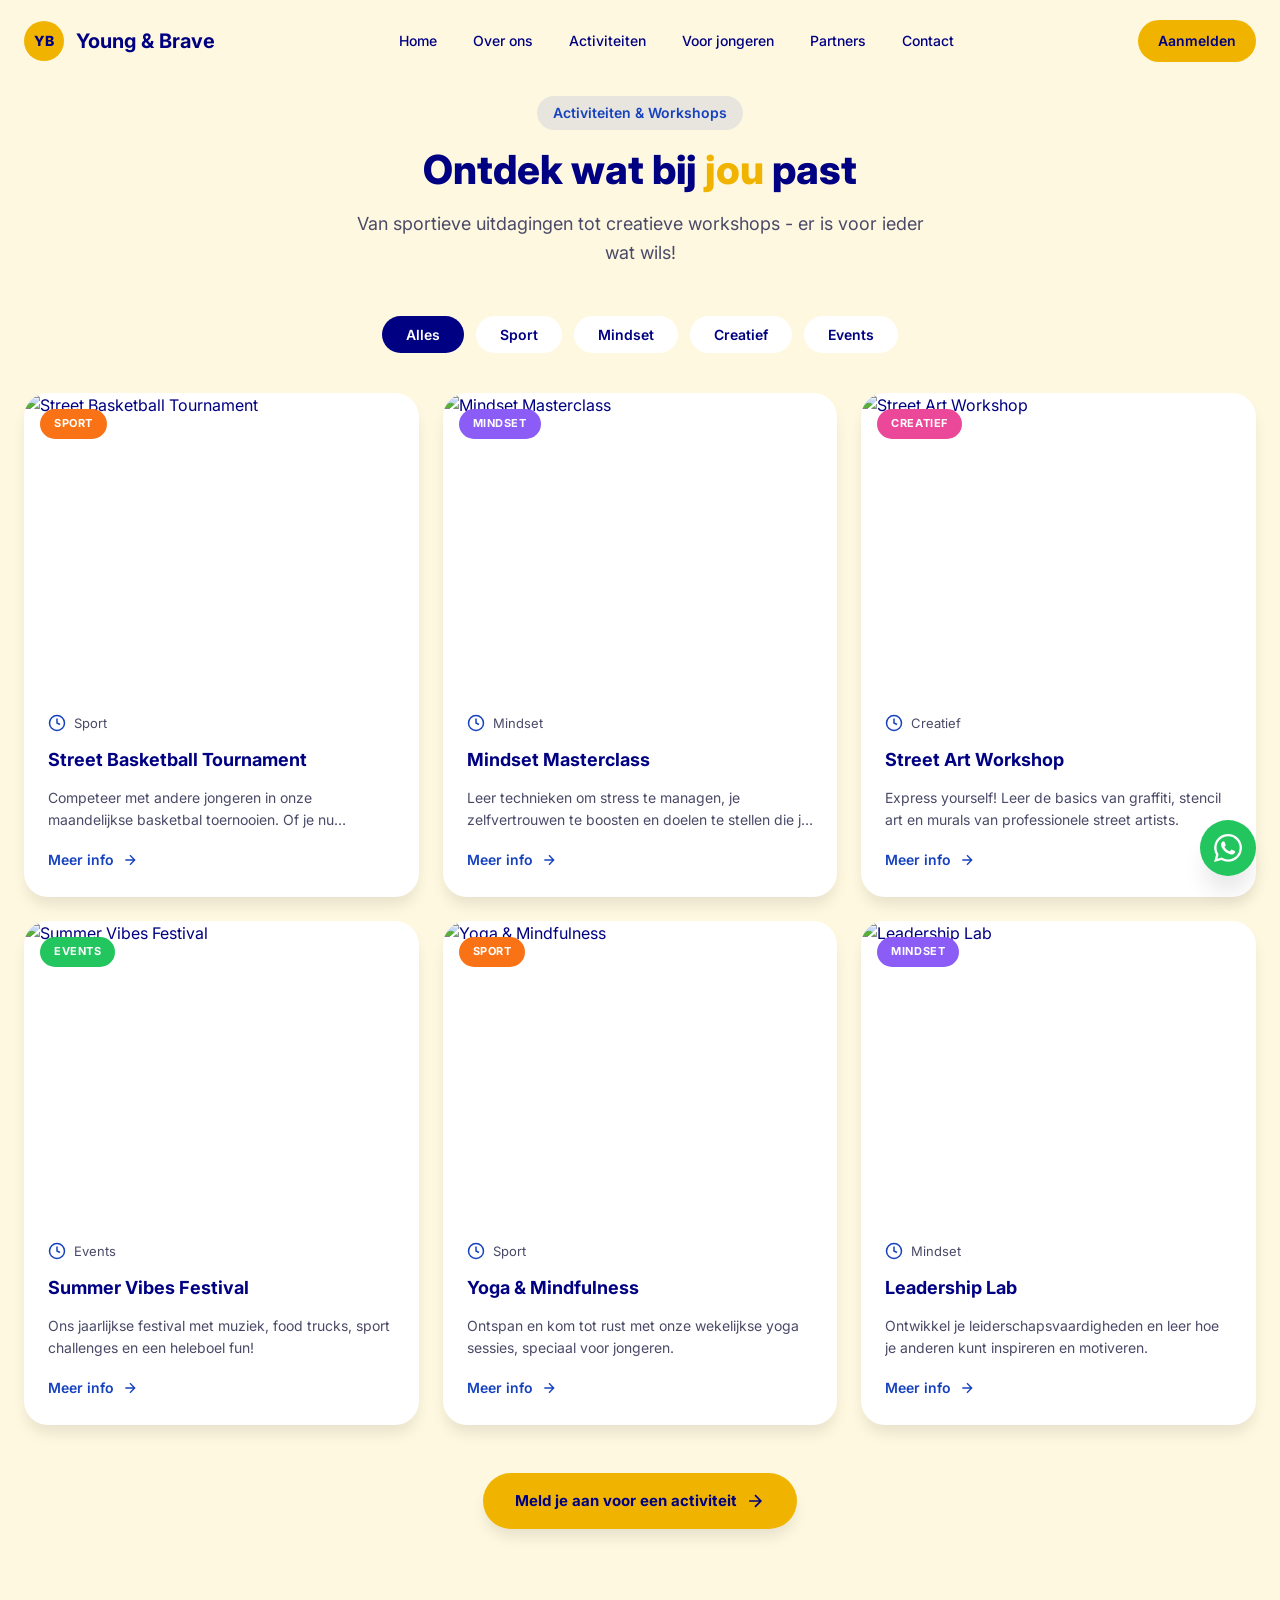
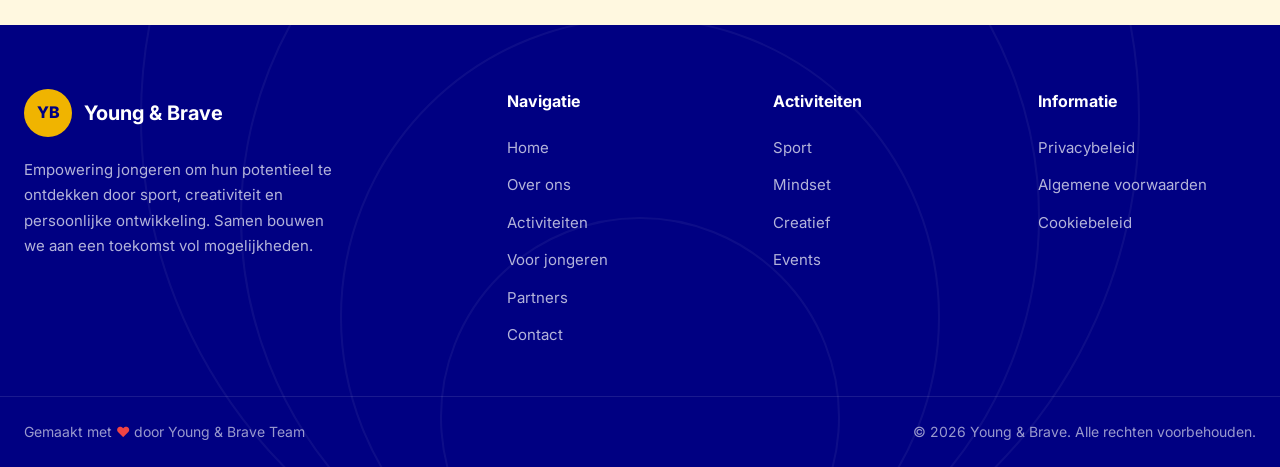
==== activiteiten.html @ 2038a85f "Add files via upload" ====
<!DOCTYPE html>
<html lang="en">
<head>
    <meta charset="UTF-8">
    <meta name="viewport" content="width=device-width, initial-scale=1.0">
    <meta name="description" content="Young & Strong helpt jongeren met sport, mindset en creatieve workshops. Voor persoonlijke groei, zelfvertrouwen en toekomstontwikkeling.">
    <title>Activiteiten</title>

    <!-- Connecties -->
    <link rel="preconnect" href="https://fonts.googleapis.com">
    <link rel="preconnect" href="https://fonts.gstatic.com" crossorigin>
    <link href="https://fonts.googleapis.com/css2?family=Inter:wght@400;500;600;700;800;900&display=swap" rel="stylesheet">
    <link rel="stylesheet" href="style.css">
</head>
<body>
    <!-- Loading Animation -->
    <div id="loader" class="loader">
      <div class="loader-content">
        <div class="loader-logo">
          <div class="loader-circle">
            <span>YB</span>
          </div>
        </div>
        <div class="loader-text">
          <span class="loader-word">Young</span>
          <span class="loader-ampersand">&</span>
          <span class="loader-word">Brave</span>
        </div>
        <div class="loader-bar">
          <div class="loader-progress"></div>
        </div>
      </div>
    </div>
  
    <!-- Navigation -->
    <nav id="navbar" class="navbar">
      <div class="nav-container">
        <a href="index.html" class="nav-logo">
          <div class="logo-circle">YB</div>
          <span class="logo-text">Young & Brave</span>
        </a>
        
        <div class="nav-links" id="navLinks">
          <a href="index.html" class="nav-link">Home</a>
          <a href="overOns.html" class="nav-link">Over ons</a>
          <a href="activiteiten.html" class="nav-link">Activiteiten</a>
          <a href="voorJongeren.html" class="nav-link">Voor jongeren</a>
          <a href="partners.html" class="nav-link">Partners</a>
          <a href="contact.html" class="nav-link">Contact</a>
        </div>
        
        <a href="contact.html" class="nav-cta">Aanmelden</a>
        
        <button class="nav-toggle" id="navToggle" aria-label="Menu">
          <span></span>
          <span></span>
          <span></span>
        </button>
      </div>
    </nav>

        <!-- Mobile Menu -->
        <div class="mobile-menu" id="mobileMenu">
          <a href="index.html" class="mobile-link">Home</a>
          <a href="overOns.html" class="mobile-link">Over ons</a>
          <a href="activiteiten.html" class="mobile-link">Activiteiten</a>
          <a href="voorJongeren.html" class="mobile-link">Voor jongeren</a>
          <a href="partners.html" class="mobile-link">Partners</a>
          <a href="contact.html" class="mobile-link">Contact</a>
          <a href="contact.html" class="mobile-cta">Aanmelden</a>
      </div>

      <!-- Activities Section -->
<section id="activiteiten" class="activities">
  <div class="container">
    <div class="section-header">
      <span class="section-badge section-badge--blue">Activiteiten & Workshops</span>
      <h2 class="section-title">Ontdek wat bij <span class="text-yellow">jou</span> past</h2>
      <p class="section-text">Van sportieve uitdagingen tot creatieve workshops - er is voor ieder wat wils!</p>
    </div>
    
    <div class="filter-buttons">
      <button class="filter-btn active" data-filter="all">Alles</button>
      <button class="filter-btn" data-filter="sport">Sport</button>
      <button class="filter-btn" data-filter="mindset">Mindset</button>
      <button class="filter-btn" data-filter="creatief">Creatief</button>
      <button class="filter-btn" data-filter="events">Events</button>
    </div>
    
    <div class="activities-grid" id="activitiesGrid">
      <!-- Activities will be loaded by JS -->
    </div>
    
    <div class="activities-cta">
      <a href="contact.html" class="btn btn-primary">
        Meld je aan voor een activiteit
        <svg class="btn-icon" viewBox="0 0 24 24" fill="none" stroke="currentColor" stroke-width="2">
          <path d="M5 12h14M12 5l7 7-7 7"/>
        </svg>
      </a>
    </div>
  </div>
</section>

<!-- Activity Modal -->
<div class="modal" id="activityModal">
  <div class="modal-overlay"></div>
  <div class="modal-content">
    <button class="modal-close" aria-label="Sluiten">
      <svg viewBox="0 0 24 24" fill="none" stroke="currentColor" stroke-width="2">
        <path d="M18 6L6 18M6 6l12 12"/>
      </svg>
    </button>
    <div class="modal-body" id="modalBody">
      <!-- Modal content loaded by JS -->
    </div>
  </div>
</div>

<!-- Footer -->
<footer class="footer">
  <div class="footer-rings">
    <div class="footer-ring"></div>
    <div class="footer-ring"></div>
    <div class="footer-ring"></div>
    <div class="footer-ring"></div>
  </div>

  <div class="container">
    <div class="footer-grid">
      <div class="footer-brand">
        <div class="footer-logo">
          <div class="footer-logo-circle">YB</div>
          <span class="footer-logo-text">Young & Brave</span>
        </div>
        <p class="footer-text">Empowering jongeren om hun potentieel te ontdekken door sport, creativiteit en
          persoonlijke ontwikkeling. Samen bouwen we aan een toekomst vol mogelijkheden.</p>
      </div>

      <div class="footer-links">
        <h4 class="footer-title">Navigatie</h4>
        <ul>
          <li><a href="index.html">Home</a></li>
          <li><a href="overOns.html">Over ons</a></li>
          <li><a href="activiteiten.html">Activiteiten</a></li>
          <li><a href="voorJongeren.html">Voor jongeren</a></li>
          <li><a href="partners.html">Partners</a></li>
          <li><a href="contact.html">Contact</a></li>
        </ul>
      </div>

      <div class="footer-links">
        <h4 class="footer-title">Activiteiten</h4>
        <ul>
          <li><a href="activiteiten.html">Sport</a></li>
          <li><a href="activiteiten.html">Mindset</a></li>
          <li><a href="activiteiten.html">Creatief</a></li>
          <li><a href="activiteiten.html">Events</a></li>
        </ul>
      </div>

      <div class="footer-links">
        <h4 class="footer-title">Informatie</h4>
        <ul>
          <li><a href="#" onclick="alert('Binnenkort beschikbaar!')">Privacybeleid</a></li>
          <li><a href="#" onclick="alert('Binnenkort beschikbaar!')">Algemene voorwaarden</a></li>
          <li><a href="#" onclick="alert('Binnenkort beschikbaar!')">Cookiebeleid</a></li>
        </ul>
      </div>
    </div>
  </div>

  <div class="footer-bottom">
    <div class="container">
      <div class="footer-bottom-content">
        <p class="footer-credit">
          Gemaakt met <span>❤️</span> door Young & Brave Team
        </p>
        <p class="footer-copyright">© 2026 Young & Brave. Alle rechten voorbehouden.</p>
      </div>
    </div>
  </div>
</footer>

<!-- WhatsApp Button -->
<a href="https://wa.me/31682370642?text=Hoi!%20Ik%20heb%20een%20vraag%20over%20Young%20%26%20Brave." target="_blank"
  class="whatsapp-btn" aria-label="Contact via WhatsApp">
  <svg viewBox="0 0 24 24" fill="currentColor">
    <path
      d="M17.472 14.382c-.297-.149-1.758-.867-2.03-.967-.273-.099-.471-.148-.67.15-.197.297-.767.966-.94 1.164-.173.199-.347.223-.644.075-.297-.15-1.255-.463-2.39-1.475-.883-.788-1.48-1.761-1.653-2.059-.173-.297-.018-.458.13-.606.134-.133.298-.347.446-.52.149-.174.198-.298.298-.497.099-.198.05-.371-.025-.52-.075-.149-.669-1.612-.916-2.207-.242-.579-.487-.5-.669-.51-.173-.008-.371-.01-.57-.01-.198 0-.52.074-.792.372-.272.297-1.04 1.016-1.04 2.479 0 1.462 1.065 2.875 1.213 3.074.149.198 2.096 3.2 5.077 4.487.709.306 1.262.489 1.694.625.712.227 1.36.195 1.871.118.571-.085 1.758-.719 2.006-1.413.248-.694.248-1.289.173-1.413-.074-.124-.272-.198-.57-.347m-5.421 7.403h-.004a9.87 9.87 0 01-5.031-1.378l-.361-.214-3.741.982.998-3.648-.235-.374a9.86 9.86 0 01-1.51-5.26c.001-5.45 4.436-9.884 9.888-9.884 2.64 0 5.122 1.03 6.988 2.898a9.825 9.825 0 012.893 6.994c-.003 5.45-4.437 9.884-9.885 9.884m8.413-18.297A11.815 11.815 0 0012.05 0C5.495 0 .16 5.335.157 11.892c0 2.096.547 4.142 1.588 5.945L.057 24l6.305-1.654a11.882 11.882 0 005.683 1.448h.005c6.554 0 11.89-5.335 11.893-11.893a11.821 11.821 0 00-3.48-8.413z" />
  </svg>
  <span class="whatsapp-tooltip">Chat met ons!</span>
</a>

<!-- scripts -->
  <script src="main.js"></script>
</body>
</html>
---- style.css ----
/* ========================================
   YOUNG & BRAVE - CSS Stylesheet
   Pure HTML/CSS/JS Version
   ======================================== */

/* CSS Variables */
:root {
  /* Colors */
  --yb-navy: #000082;
  --yb-blue: #1642BF;
  --yb-yellow: #F0B400;
  --yb-yellow-hover: #D49B00;
  --yb-cream: #FFF8E0;
  --yb-white: #FFFFFF;
  
  /* Text Colors */
  --text-dark: #1a1a2e;
  --text-medium: #4a4a68;
  --text-light: #ffffff;
  
  /* Spacing */
  --container-max: 1280px;
  --section-padding: 6rem;
  
  /* Border Radius */
  --radius-sm: 0.5rem;
  --radius-md: 0.75rem;
  --radius-lg: 1rem;
  --radius-xl: 1.5rem;
  --radius-full: 9999px;
  
  /* Shadows */
  --shadow-sm: 0 1px 2px rgba(0, 0, 0, 0.05);
  --shadow-md: 0 4px 6px -1px rgba(0, 0, 0, 0.1);
  --shadow-lg: 0 10px 15px -3px rgba(0, 0, 0, 0.1);
  --shadow-xl: 0 20px 25px -5px rgba(0, 0, 0, 0.1);
  
  /* Transitions */
  --transition-fast: 0.15s ease;
  --transition-base: 0.3s ease;
  --transition-slow: 0.5s ease;
}

/* Reset & Base */
*, *::before, *::after {
  box-sizing: border-box;
  margin: 0;
  padding: 0;
}

html {
  scroll-behavior: smooth;
}

body {
  font-family: 'Inter', -apple-system, BlinkMacSystemFont, 'Segoe UI', Roboto, sans-serif;
  background-color: var(--yb-cream);
  color: var(--yb-navy);
  line-height: 1.6;
  overflow-x: hidden;
}

img {
  max-width: 100%;
  height: auto;
  display: block;
}

a {
  text-decoration: none;
  color: inherit;
}

button {
  font-family: inherit;
  cursor: pointer;
  border: none;
  background: none;
}

/* Container */
.container {
  max-width: var(--container-max);
  margin: 0 auto;
  padding: 0 1.5rem;
}

/* ========================================
   LOADER
   ======================================== */
.loader {
  position: fixed;
  inset: 0;
  background: var(--yb-navy);
  display: flex;
  align-items: center;
  justify-content: center;
  z-index: 9999;
  transition: opacity 0.5s ease, visibility 0.5s ease;
}

.loader.hidden {
  opacity: 0;
  visibility: hidden;
  pointer-events: none;
}

.loader-content {
  text-align: center;
}

.loader-logo {
  margin-bottom: 1.5rem;
}

.loader-circle {
  width: 80px;
  height: 80px;
  background: var(--yb-yellow);
  border-radius: 50%;
  display: flex;
  align-items: center;
  justify-content: center;
  margin: 0 auto;
  animation: loaderPulse 1.25s ease-in-out infinite;
}

.loader-circle span {
  font-size: 1.75rem;
  font-weight: 800;
  color: var(--yb-navy);
}

@keyframes loaderPulse {
  0%, 100% { transform: scale(1); }
  50% { transform: scale(1.1); }
}

.loader-text {
  font-size: 2rem;
  font-weight: 800;
  color: white;
  margin-bottom: 2rem;
}

.loader-word {
  display: inline-block;
  opacity: 0;
  transform: translateY(20px);
  animation: fadeInUp 0.42s ease forwards;
}

.loader-word:nth-child(1) { animation-delay: 0.25s; }
.loader-ampersand { 
  display: inline-block;
  color: var(--yb-yellow);
  margin: 0 0.25rem;
  opacity: 0;
  animation: fadeInUp 0.42s ease forwards 0.5s;
}
.loader-word:nth-child(3) { animation-delay: 0.58s; }

@keyframes fadeInUp {
  to {
    opacity: 1;
    transform: translateY(0);
  }
}

.loader-bar {
  width: 200px;
  height: 4px;
  background: rgba(255, 255, 255, 0.2);
  border-radius: var(--radius-full);
  overflow: hidden;
  margin: 0 auto;
}

.loader-progress {
  height: 100%;
  background: var(--yb-yellow);
  border-radius: var(--radius-full);
  width: 0;
  animation: loadProgress 1.25s ease forwards 0.25s;
}

@keyframes loadProgress {
  0% { width: 0; }
  50% { width: 60%; }
  100% { width: 100%; }
}

/* ========================================
   NAVIGATION
   ======================================== */
.navbar {
  position: fixed;
  top: 0;
  left: 0;
  right: 0;
  z-index: 1000;
  padding: 1.25rem 0;
  transition: all var(--transition-base);
}

.navbar.scrolled {
  background: rgba(0, 0, 130, 0.95);
  backdrop-filter: blur(10px);
  padding: 0.75rem 0;
  box-shadow: var(--shadow-lg);
}

.nav-container {
  max-width: var(--container-max);
  margin: 0 auto;
  padding: 0 1.5rem;
  display: flex;
  align-items: center;
  justify-content: space-between;
}

.nav-logo {
  display: flex;
  align-items: center;
  gap: 0.75rem;
}

.logo-circle {
  width: 40px;
  height: 40px;
  background: var(--yb-yellow);
  border-radius: 50%;
  display: flex;
  align-items: center;
  justify-content: center;
  font-weight: 800;
  font-size: 0.875rem;
  color: var(--yb-navy);
}

.logo-text {
  font-weight: 700;
  font-size: 1.25rem;
  color: var(--yb-navy);
  transition: color var(--transition-base);
}

.navbar.scrolled .logo-text {
  color: white;
}

.nav-links {
  display: flex;
  align-items: center;
  gap: 0.25rem;
}

.nav-link {
  padding: 0.5rem 1rem;
  font-size: 0.875rem;
  font-weight: 500;
  color: var(--yb-navy);
  border-radius: var(--radius-md);
  transition: all var(--transition-fast);
}

.nav-link:hover {
  background: rgba(240, 180, 0, 0.2);
}

.navbar.scrolled .nav-link {
  color: white;
}

.navbar.scrolled .nav-link:hover {
  background: rgba(240, 180, 0, 0.3);
  color: var(--yb-navy);
}

.nav-cta {
  display: inline-flex;
  padding: 0.625rem 1.25rem;
  background: var(--yb-yellow);
  color: var(--yb-navy);
  font-weight: 600;
  font-size: 0.875rem;
  border-radius: var(--radius-full);
  transition: all var(--transition-fast);
}

.nav-cta:hover {
  background: var(--yb-yellow-hover);
}

.nav-toggle {
  display: none;
  flex-direction: column;
  gap: 5px;
  padding: 5px;
}

.nav-toggle span {
  width: 24px;
  height: 2px;
  background: var(--yb-navy);
  transition: all var(--transition-fast);
}

.navbar.scrolled .nav-toggle span {
  background: white;
}

/* Mobile Menu */
.mobile-menu {
  position: fixed;
  top: 70px;
  left: 1rem;
  right: 1rem;
  background: rgba(0, 0, 130, 0.98);
  backdrop-filter: blur(10px);
  border-radius: var(--radius-xl);
  padding: 1.5rem;
  display: flex;
  flex-direction: column;
  gap: 0.5rem;
  z-index: 999;
  opacity: 0;
  visibility: hidden;
  transform: translateY(-10px);
  transition: all var(--transition-base);
}

.mobile-menu.active {
  opacity: 1;
  visibility: visible;
  transform: translateY(0);
}

.mobile-link {
  padding: 0.875rem 1rem;
  color: white;
  font-weight: 500;
  border-radius: var(--radius-md);
  transition: background var(--transition-fast);
}

.mobile-link:hover {
  background: rgba(240, 180, 0, 0.2);
}

.mobile-cta {
  margin-top: 0.5rem;
  padding: 0.875rem 1rem;
  background: var(--yb-yellow);
  color: var(--yb-navy);
  font-weight: 600;
  text-align: center;
  border-radius: var(--radius-full);
}

/* ========================================
   BUTTONS
   ======================================== */
.btn {
  display: inline-flex;
  align-items: center;
  justify-content: center;
  gap: 0.5rem;
  padding: 1rem 2rem;
  font-weight: 700;
  font-size: 0.9375rem;
  border-radius: var(--radius-full);
  transition: all var(--transition-fast);
}

.btn svg {
  width: 20px;
  height: 20px;
}

.btn-primary {
  background: var(--yb-yellow);
  color: var(--yb-navy);
  box-shadow: var(--shadow-lg);
}

.btn-primary:hover {
  background: var(--yb-yellow-hover);
  transform: translateY(-2px);
  box-shadow: var(--shadow-xl);
}

.btn-secondary {
  border: 2px solid var(--yb-navy);
  color: var(--yb-navy);
}

.btn-secondary:hover {
  background: var(--yb-navy);
  color: white;
}

.btn-navy {
  background: var(--yb-navy);
  color: white;
  box-shadow: var(--shadow-lg);
}

.btn-navy:hover {
  background: var(--yb-blue);
  transform: translateY(-2px);
}

.btn-yellow {
  background: var(--yb-yellow);
  color: var(--yb-navy);
}

.btn-yellow:hover {
  background: var(--yb-yellow-hover);
}

.btn-outline-light {
  border: 2px solid rgba(255, 255, 255, 0.3);
  color: white;
  backdrop-filter: blur(10px);
}

.btn-outline-light:hover {
  background: rgba(255, 255, 255, 0.1);
  border-color: rgba(255, 255, 255, 0.5);
}

.btn-full {
  width: 100%;
}

/* ========================================
   SECTION HEADERS
   ======================================== */
.section-header {
  text-align: center;
  margin-bottom: 3rem;
}

.section-header--light {
  color: white;
}

.section-badge {
  display: inline-block;
  padding: 0.375rem 1rem;
  font-size: 0.875rem;
  font-weight: 600;
  border-radius: var(--radius-full);
  margin-bottom: 1rem;
}

.section-badge--yellow {
  background: rgba(240, 180, 0, 0.2);
  color: var(--yb-yellow);
}

.section-badge--blue {
  background: rgba(22, 66, 191, 0.1);
  color: var(--yb-blue);
}

.section-title {
  font-size: 2.5rem;
  font-weight: 800;
  margin-bottom: 1rem;
  line-height: 1.2;
}

.section-header--light .section-title {
  color: white;
}

.section-text {
  font-size: 1.125rem;
  color: var(--text-medium);
  max-width: 600px;
  margin: 0 auto;
}

.section-header--light .section-text {
  color: rgba(255, 255, 255, 0.8);
}

.text-yellow {
  color: var(--yb-yellow);
}

.text-blue {
  color: var(--yb-blue);
}

/* ========================================
   HERO SECTION
   ======================================== */
.hero {
  position: relative;
  min-height: 100vh;
  display: flex;
  align-items: center;
  padding-top: 5rem;
  padding-bottom: 4rem;
  overflow: hidden;
}

.hero-bg {
  position: absolute;
  inset: 0;
  pointer-events: none;
}

.hero-blob {
  position: absolute;
  border-radius: 50%;
  filter: blur(80px);
}

.hero-blob-1 {
  width: 400px;
  height: 400px;
  background: rgba(240, 180, 0, 0.2);
  top: 5%;
  right: -5%;
}

.hero-blob-2 {
  width: 320px;
  height: 320px;
  background: rgba(22, 66, 191, 0.1);
  bottom: 20%;
  left: -5%;
}

.hero-blob-3 {
  width: 500px;
  height: 500px;
  background: rgba(240, 180, 0, 0.1);
  top: 50%;
  left: 50%;
  transform: translate(-50%, -50%);
}

.hero-diagonal {
  position: absolute;
  bottom: 0;
  left: 0;
  right: 0;
  height: 120px;
  background: var(--yb-navy);
  transform: skewY(-2deg);
  transform-origin: bottom left;
}

.hero-grid {
  display: grid;
  grid-template-columns: 1fr 1fr;
  gap: 4rem;
  align-items: center;
  position: relative;
  z-index: 1;
}

.hero-content {
  max-width: 600px;
}

.hero-badge {
  display: inline-flex;
  align-items: center;
  gap: 0.5rem;
  padding: 0.5rem 1rem;
  background: rgba(240, 180, 0, 0.3);
  border-radius: var(--radius-full);
  font-size: 0.875rem;
  font-weight: 600;
  color: var(--yb-navy);
  margin-bottom: 1.5rem;
}

.hero-badge-icon {
  font-size: 1rem;
}

.hero-title {
  font-size: 3.5rem;
  font-weight: 900;
  line-height: 1.1;
  color: var(--yb-navy);
  margin-bottom: 1.5rem;
}

.hero-title .highlight {
  position: relative;
  display: inline-block;
}

.hero-title .highlight::after {
  content: '';
  position: absolute;
  bottom: 5px;
  left: 0;
  right: 0;
  height: 12px;
  background: rgba(240, 180, 0, 0.6);
  z-index: -1;
}

.hero-text {
  font-size: 1.125rem;
  color: var(--text-medium);
  margin-bottom: 2rem;
  line-height: 1.7;
}

.hero-buttons {
  display: flex;
  gap: 1rem;
  margin-bottom: 2.5rem;
  flex-wrap: wrap;
}

.hero-stats {
  display: flex;
  gap: 2rem;
}

.hero-stat {
  display: flex;
  align-items: center;
  gap: 0.875rem;
}

.hero-stat-icon {
  width: 48px;
  height: 48px;
  background: rgba(22, 66, 191, 0.2);
  border-radius: var(--radius-md);
  display: flex;
  align-items: center;
  justify-content: center;
}

.hero-stat-icon svg {
  width: 24px;
  height: 24px;
  color: var(--yb-blue);
}

.hero-stat-icon--yellow {
  background: rgba(240, 180, 0, 0.4);
}

.hero-stat-icon--yellow svg {
  color: var(--yb-navy);
}

.hero-stat-number {
  font-size: 1.5rem;
  font-weight: 800;
  color: var(--yb-navy);
  line-height: 1;
}

.hero-stat-label {
  font-size: 0.875rem;
  color: var(--text-medium);
}

/* Hero Images */
.hero-images {
  position: relative;
}

.hero-image-grid {
  display: grid;
  grid-template-columns: 1fr 1fr;
  gap: 1rem;
}

.hero-image-main {
  grid-column: span 2;
  position: relative;
  border-radius: var(--radius-xl);
  overflow: hidden;
  box-shadow: var(--shadow-xl);
}

.hero-image-main img {
  width: 100%;
  aspect-ratio: 16/10;
  object-fit: cover;
}

.hero-float-card {
  position: absolute;
  bottom: -1.5rem;
  left: -1.5rem;
  background: white;
  padding: 1rem;
  border-radius: var(--radius-lg);
  box-shadow: var(--shadow-xl);
  display: flex;
  align-items: center;
  gap: 0.875rem;
}

.float-card-icon {
  width: 48px;
  height: 48px;
  background: var(--yb-yellow);
  border-radius: 50%;
  display: flex;
  align-items: center;
  justify-content: center;
  font-size: 1.5rem;
}

.float-card-title {
  font-weight: 700;
  color: var(--yb-navy);
  font-size: 0.9375rem;
}

.float-card-text {
  font-size: 0.8125rem;
  color: var(--text-medium);
}

.hero-image-small {
  border-radius: var(--radius-lg);
  overflow: hidden;
  box-shadow: var(--shadow-lg);
}

.hero-image-small img {
  width: 100%;
  aspect-ratio: 1;
  object-fit: cover;
}

.hero-deco {
  position: absolute;
  border-radius: 50%;
}

.hero-deco-1 {
  width: 80px;
  height: 80px;
  background: var(--yb-yellow);
  opacity: 0.6;
  top: -1rem;
  right: -1rem;
}

.hero-deco-2 {
  width: 64px;
  height: 64px;
  background: var(--yb-blue);
  opacity: 0.4;
  bottom: -2rem;
  right: 25%;
}

/* ========================================
   ABOUT SECTION
   ======================================== */
.about {
  position: relative;
  padding: var(--section-padding) 0;
  background: var(--yb-navy);
  overflow: hidden;
}

.about-rings {
  position: absolute;
  inset: 0;
  pointer-events: none;
  opacity: 0.1;
}

.about-ring {
  position: absolute;
  top: 50%;
  left: 50%;
  transform: translate(-50%, -50%);
  border: 2px solid white;
  border-radius: 50%;
}

.about-ring:nth-child(1) { width: 200px; height: 200px; }
.about-ring:nth-child(2) { width: 350px; height: 350px; }
.about-ring:nth-child(3) { width: 500px; height: 500px; }
.about-ring:nth-child(4) { width: 650px; height: 650px; }
.about-ring:nth-child(5) { width: 800px; height: 800px; }
.about-ring:nth-child(6) { width: 950px; height: 950px; }

.about-cards {
  display: grid;
  grid-template-columns: repeat(2, 1fr);
  gap: 2rem;
  margin-bottom: 4rem;
}

.about-card {
  background: rgba(255, 255, 255, 0.1);
  backdrop-filter: blur(10px);
  border: 1px solid rgba(255, 255, 255, 0.2);
  border-radius: var(--radius-xl);
  padding: 2rem;
}

.about-card-icon {
  width: 56px;
  height: 56px;
  border-radius: var(--radius-md);
  display: flex;
  align-items: center;
  justify-content: center;
  font-size: 1.5rem;
  margin-bottom: 1.5rem;
}

.about-card-icon--yellow {
  background: rgba(240, 180, 0, 0.2);
}

.about-card-icon--blue {
  background: rgba(22, 66, 191, 0.5);
}

.about-card-title {
  font-size: 1.5rem;
  font-weight: 700;
  color: white;
  margin-bottom: 1rem;
}

.about-card-text {
  color: rgba(255, 255, 255, 0.8);
  line-height: 1.7;
}

.values-header {
  text-align: center;
  margin-bottom: 2rem;
}

.values-title {
  font-size: 1.875rem;
  font-weight: 700;
  color: white;
  margin-bottom: 0.5rem;
}

.values-subtitle {
  color: rgba(255, 255, 255, 0.7);
}

.values-grid {
  display: grid;
  grid-template-columns: repeat(4, 1fr);
  gap: 1.5rem;
}

.value-card {
  background: rgba(255, 255, 255, 0.05);
  border: 1px solid rgba(255, 255, 255, 0.1);
  border-radius: var(--radius-lg);
  padding: 1.5rem;
  transition: all var(--transition-base);
}

.value-card:hover {
  background: rgba(255, 255, 255, 0.1);
  border-color: rgba(240, 180, 0, 0.5);
}

.value-icon {
  width: 48px;
  height: 48px;
  background: rgba(240, 180, 0, 0.2);
  border-radius: var(--radius-md);
  display: flex;
  align-items: center;
  justify-content: center;
  margin-bottom: 1rem;
}

.value-icon svg {
  width: 24px;
  height: 24px;
  color: var(--yb-yellow);
}

.value-title {
  font-size: 1.125rem;
  font-weight: 700;
  color: white;
  margin-bottom: 0.5rem;
}

.value-text {
  font-size: 0.875rem;
  color: rgba(255, 255, 255, 0.7);
  line-height: 1.6;
}

/* ========================================
   ACTIVITIES SECTION
   ======================================== */
.activities {
  padding: var(--section-padding) 0;
  background: var(--yb-cream);
}

.filter-buttons {
  display: flex;
  justify-content: center;
  gap: 0.75rem;
  margin-bottom: 2.5rem;
  flex-wrap: wrap;
}

.filter-btn {
  padding: 0.625rem 1.5rem;
  font-weight: 600;
  font-size: 0.875rem;
  border-radius: var(--radius-full);
  background: white;
  color: var(--yb-navy);
  transition: all var(--transition-fast);
}

.filter-btn:hover {
  background: rgba(240, 180, 0, 0.2);
}

.filter-btn.active {
  background: var(--yb-navy);
  color: white;
}

.activities-grid {
  display: grid;
  grid-template-columns: repeat(3, 1fr);
  gap: 1.5rem;
}

.activity-card {
  background: white;
  border-radius: var(--radius-xl);
  overflow: hidden;
  box-shadow: var(--shadow-lg);
  transition: all var(--transition-base);
}

.activity-card:hover {
  transform: translateY(-8px);
  box-shadow: var(--shadow-xl);
}

.activity-card.hidden {
  display: none;
}

.activity-image {
  position: relative;
  overflow: hidden;
}

.activity-image img {
  width: 100%;
  aspect-ratio: 4/3;
  object-fit: cover;
  transition: transform var(--transition-slow);
}

.activity-card:hover .activity-image img {
  transform: scale(1.1);
}

.activity-category {
  position: absolute;
  top: 1rem;
  left: 1rem;
  padding: 0.375rem 0.875rem;
  font-size: 0.6875rem;
  font-weight: 700;
  text-transform: uppercase;
  letter-spacing: 0.05em;
  color: white;
  border-radius: var(--radius-full);
}

.activity-category.sport { background: #f97316; }
.activity-category.mindset { background: #8b5cf6; }
.activity-category.creatief { background: #ec4899; }
.activity-category.events { background: #22c55e; }

.activity-content {
  padding: 1.5rem;
}

.activity-meta {
  display: flex;
  align-items: center;
  gap: 0.5rem;
  margin-bottom: 0.75rem;
}

.activity-meta svg {
  width: 18px;
  height: 18px;
  color: var(--yb-blue);
}

.activity-meta span {
  font-size: 0.8125rem;
  color: var(--text-medium);
  text-transform: capitalize;
}

.activity-title {
  font-size: 1.125rem;
  font-weight: 700;
  color: var(--yb-navy);
  margin-bottom: 0.75rem;
  transition: color var(--transition-fast);
}

.activity-card:hover .activity-title {
  color: var(--yb-blue);
}

.activity-description {
  font-size: 0.875rem;
  color: var(--text-medium);
  line-height: 1.6;
  margin-bottom: 1rem;
  display: -webkit-box;
  -webkit-line-clamp: 2;
  -webkit-box-orient: vertical;
  overflow: hidden;
}

.activity-link {
  display: inline-flex;
  align-items: center;
  gap: 0.5rem;
  font-weight: 600;
  font-size: 0.875rem;
  color: var(--yb-blue);
  transition: color var(--transition-fast);
}

.activity-link:hover {
  color: var(--yb-navy);
}

.activity-link svg {
  width: 16px;
  height: 16px;
}

.activities-cta {
  text-align: center;
  margin-top: 3rem;
}

/* Modal */
.modal {
  position: fixed;
  inset: 0;
  z-index: 2000;
  display: flex;
  align-items: center;
  justify-content: center;
  padding: 1rem;
  opacity: 0;
  visibility: hidden;
  transition: all var(--transition-base);
}

.modal.active {
  opacity: 1;
  visibility: visible;
}

.modal-overlay {
  position: absolute;
  inset: 0;
  background: rgba(0, 0, 0, 0.5);
  backdrop-filter: blur(4px);
}

.modal-content {
  position: relative;
  background: white;
  border-radius: var(--radius-xl);
  max-width: 700px;
  width: 100%;
  max-height: 90vh;
  overflow-y: auto;
  transform: scale(0.95);
  transition: transform var(--transition-base);
}

.modal.active .modal-content {
  transform: scale(1);
}

.modal-content--large {
  max-width: 800px;
}

.modal-close {
  position: absolute;
  top: 1rem;
  right: 1rem;
  width: 40px;
  height: 40px;
  background: var(--yb-cream);
  border-radius: 50%;
  display: flex;
  align-items: center;
  justify-content: center;
  z-index: 10;
  transition: all var(--transition-fast);
}

.modal-close:hover {
  background: var(--yb-yellow);
}

.modal-close svg {
  width: 20px;
  height: 20px;
  color: var(--yb-navy);
}

.modal-image {
  width: 100%;
  aspect-ratio: 16/9;
  object-fit: cover;
}

.modal-body {
  padding: 1.5rem;
}

.modal-category {
  display: inline-block;
  padding: 0.375rem 0.875rem;
  font-size: 0.6875rem;
  font-weight: 700;
  text-transform: uppercase;
  color: white;
  border-radius: var(--radius-full);
  margin-bottom: 1rem;
}

.modal-title {
  font-size: 1.5rem;
  font-weight: 700;
  color: var(--yb-navy);
  margin-bottom: 1rem;
}

.modal-description {
  color: var(--text-medium);
  line-height: 1.7;
  margin-bottom: 1.5rem;
}

.modal-details {
  display: grid;
  grid-template-columns: repeat(3, 1fr);
  gap: 1rem;
  margin-bottom: 1.5rem;
}

.modal-detail {
  display: flex;
  align-items: center;
  gap: 0.75rem;
  padding: 1rem;
  background: var(--yb-cream);
  border-radius: var(--radius-lg);
}

.modal-detail svg {
  width: 20px;
  height: 20px;
  color: var(--yb-blue);
  flex-shrink: 0;
}

.modal-detail-label {
  font-size: 0.75rem;
  color: var(--text-medium);
}

.modal-detail-value {
  font-size: 0.875rem;
  font-weight: 600;
  color: var(--yb-navy);
}

/* ========================================
   FOR YOUTH SECTION
   ======================================== */
.for-youth {
  position: relative;
  padding: var(--section-padding) 0;
  background: white;
  overflow: hidden;
}

.for-youth-bg {
  position: absolute;
  inset: 0;
  pointer-events: none;
}

.for-youth-blob {
  position: absolute;
  border-radius: 50%;
  filter: blur(80px);
}

.for-youth-blob-1 {
  width: 400px;
  height: 400px;
  background: rgba(240, 180, 0, 0.1);
  top: 0;
  right: -10%;
}

.for-youth-blob-2 {
  width: 320px;
  height: 320px;
  background: rgba(22, 66, 191, 0.1);
  bottom: 10%;
  left: -10%;
}

.for-youth-grid {
  display: grid;
  grid-template-columns: 1fr 1fr;
  gap: 4rem;
  align-items: start;
  margin-bottom: 4rem;
}

.benefits-title {
  font-size: 1.5rem;
  font-weight: 700;
  color: var(--yb-navy);
  margin-bottom: 1.5rem;
}

.benefits-list {
  display: flex;
  flex-direction: column;
  gap: 0.75rem;
  margin-bottom: 2rem;
}

.benefit-item {
  display: flex;
  align-items: center;
  gap: 1rem;
  padding: 1rem;
  background: var(--yb-cream);
  border-radius: var(--radius-lg);
  transition: background var(--transition-fast);
}

.benefit-item:hover {
  background: rgba(240, 180, 0, 0.2);
}

.benefit-icon {
  width: 32px;
  height: 32px;
  background: var(--yb-yellow);
  border-radius: 50%;
  display: flex;
  align-items: center;
  justify-content: center;
  flex-shrink: 0;
}

.benefit-icon svg {
  width: 18px;
  height: 18px;
  color: var(--yb-navy);
}

.benefit-text {
  font-weight: 500;
  color: var(--yb-navy);
}

.stats-row {
  display: grid;
  grid-template-columns: repeat(3, 1fr);
  gap: 1rem;
}

.stat-box {
  text-align: center;
  padding: 1.25rem 0.75rem;
  border-radius: var(--radius-lg);
}

.stat-box svg {
  width: 32px;
  height: 32px;
  margin: 0 auto 0.75rem;
}

.stat-box--navy {
  background: var(--yb-navy);
  color: white;
}

.stat-box--navy svg {
  color: var(--yb-yellow);
}

.stat-box--blue {
  background: var(--yb-blue);
  color: white;
}

.stat-box--blue svg {
  color: white;
}

.stat-box--yellow {
  background: var(--yb-yellow);
  color: var(--yb-navy);
}

.stat-box--yellow svg {
  color: var(--yb-navy);
}

.stat-number {
  font-size: 1.5rem;
  font-weight: 800;
  line-height: 1;
  margin-bottom: 0.25rem;
}

.stat-label {
  font-size: 0.6875rem;
  opacity: 0.8;
}

.for-youth-image {
  position: relative;
}

.for-youth-img-wrapper {
  border-radius: var(--radius-xl);
  overflow: hidden;
  box-shadow: var(--shadow-xl);
}

.for-youth-img-wrapper img {
  width: 100%;
  aspect-ratio: 4/5;
  object-fit: cover;
}

.whatsapp-card {
  position: absolute;
  bottom: -1.5rem;
  left: -1.5rem;
  background: white;
  padding: 1.25rem;
  border-radius: var(--radius-lg);
  box-shadow: var(--shadow-xl);
  max-width: 280px;
}

.whatsapp-icon {
  width: 48px;
  height: 48px;
  background: #22c55e;
  border-radius: 50%;
  display: flex;
  align-items: center;
  justify-content: center;
  font-size: 1.5rem;
  margin-bottom: 0.75rem;
}

.whatsapp-title {
  font-weight: 700;
  color: var(--yb-navy);
}

.whatsapp-text {
  font-size: 0.875rem;
  color: var(--text-medium);
  margin-bottom: 0.5rem;
}

.whatsapp-desc {
  font-size: 0.8125rem;
  color: var(--text-medium);
  line-height: 1.5;
}

.testimonials-section {
  margin-bottom: 3rem;
}

.testimonials-title {
  font-size: 1.875rem;
  font-weight: 700;
  color: var(--yb-navy);
  text-align: center;
  margin-bottom: 0.5rem;
}

.testimonials-subtitle {
  text-align: center;
  color: var(--text-medium);
  margin-bottom: 2rem;
}

.testimonials-grid {
  display: grid;
  grid-template-columns: repeat(3, 1fr);
  gap: 1.5rem;
}

.testimonial-card {
  background: var(--yb-cream);
  border-radius: var(--radius-xl);
  padding: 1.5rem;
  position: relative;
}

.testimonial-quote {
  position: absolute;
  top: -0.5rem;
  left: 1rem;
  font-size: 4rem;
  color: var(--yb-yellow);
  font-family: Georgia, serif;
  line-height: 1;
}

.testimonial-text {
  color: var(--text-medium);
  line-height: 1.7;
  margin-bottom: 1.25rem;
  padding-top: 1rem;
}

.testimonial-author {
  display: flex;
  align-items: center;
  gap: 0.75rem;
}

.testimonial-avatar {
  width: 48px;
  height: 48px;
  border-radius: 50%;
  object-fit: cover;
}

.testimonial-name {
  font-weight: 600;
  color: var(--yb-navy);
}

.for-youth-cta {
  text-align: center;
}

/* ========================================
   PARTNERS SECTION
   ======================================== */
.partners {
  position: relative;
  padding: var(--section-padding) 0;
  background: var(--yb-cream);
  overflow: hidden;
}

.partners-rings {
  position: absolute;
  inset: 0;
  pointer-events: none;
  opacity: 0.05;
}

.partners-ring {
  position: absolute;
  top: 50%;
  left: 50%;
  transform: translate(-50%, -50%);
  border: 2px solid white;
  border-radius: 50%;
}

.partners-ring:nth-child(1) { width: 600px; height: 600px; }
.partners-ring:nth-child(2) { width: 800px; height: 800px; }
.partners-ring:nth-child(3) { width: 1000px; height: 1000px; }

.impact-stats {
  display: grid;
  grid-template-columns: repeat(3, 1fr);
  gap: 1.5rem;
  margin-bottom: 4rem;
}

.impact-stat {
  background: white;
  backdrop-filter: blur(10px);
  border: 1px solid rgba(0, 0, 130, 0.1);
  border-radius: var(--radius-xl);
  padding: 2rem;
  text-align: center;
}

.impact-stat svg {
  width: 40px;
  height: 40px;
  color: var(--yb-yellow);
  margin: 0 auto 1rem;
}

.impact-number {
  font-size: 3rem;
  font-weight: 800;
  color: #000082;
  line-height: 1;
  margin-bottom: 0.5rem;
}

.impact-label {
  color: rgba(0, 0, 130, 0.7);
}

.partnership-grid {
  display: grid;
  grid-template-columns: repeat(3, 1fr);
  gap: 1.5rem;
  margin-bottom: 4rem;
}

.partnership-card {
  background: white;
  backdrop-filter: blur(10px);
  border: 1px solid rgba(0, 0, 130, 0.1);
  color: #000082;
  border-radius: var(--radius-xl);
  padding: 2rem;
  transition: all var(--transition-base);
}

.partnership-card:hover {
  transform: translateY(-4px);
  background: rgba(255, 255, 255, 0.1);
  border-color: rgba(240, 180, 0, 0.5);
}

.partnership-icon {
  width: 56px;
  height: 56px;
  background: rgba(240, 180, 0, 0.2);
  border-radius: var(--radius-md);
  display: flex;
  align-items: center;
  justify-content: center;
  margin-bottom: 1.5rem;
}

.partnership-icon svg {
  width: 28px;
  height: 28px;
  color: var(--yb-yellow);
}

.partnership-title {
  font-size: 1.25rem;
  font-weight: 700;
  color: #000082;
  margin-bottom: 0.75rem;
}

.partnership-text {
  color: rgba(0, 0, 130, 0.7);
  margin-bottom: 1.25rem;
  line-height: 1.6;
}

.partnership-list {
  list-style: none;
  display: flex;
  flex-direction: column;
  gap: 0.75rem;
  color: rgba(0, 0, 130, 0.8);
}

.partnership-list li {
  display: flex;
  align-items: center;
  gap: 0.625rem;
  color: rgba(0, 0, 130, 0.8);
  font-size: 0.875rem;
}

.partnership-list svg {
  width: 16px;
  height: 16px;
  color: var(--yb-yellow);
  flex-shrink: 0;
}

.partners-story {
  margin-top: 4rem;
}

.partners-story-content {
  background: #fff8e7;
  border-radius: var(--radius-xl);
  padding: 3rem;
  text-align: center;
}

.partners-story-title {
  font-size: 1.8rem;
  font-weight: 700;
  color: #000082;
  margin-bottom: 0.25rem;
}

.partners-story-sub {
  color: #444;
  margin-bottom: 2rem;
  font-size: 0.9rem;
}

.partners-story-grid {
  display: grid;
  grid-template-columns: repeat(2, 1fr);
  gap: 1.5rem;
  text-align: left;
}
.partners-story-block {
  background: white;
  border-radius: var(--radius-lg);
  padding: 1.5rem;
  border: 1px solid rgba(0, 0, 130, 0.08);
  transition: all var(--transition-base);
}

.partners-story-block:hover {
  transform: translateY(-4px);
  background: rgba(255, 255, 255, 0.1);
  border-color: rgba(240, 180, 0, 0.5);
}

.partners-story-block h4 {
  color: #000082;
  margin-bottom: 0.75rem;
}

.partners-story-block p {
  color: #333;
  margin-bottom: 1rem;
}

.partners-story-block ul {
  padding-left: 1rem;
}

.partners-story-block li {
  margin-bottom: 0.5rem;
  color: #333;
}

.partners-cta {
  background: linear-gradient(135deg, var(--yb-blue), var(--yb-navy));
  border-radius: var(--radius-xl);
  overflow: hidden;
}

.partners-cta-content {
  display: grid;
  grid-template-columns: 1fr 1fr;
  align-items: center;
}

.partners-cta > div {
  padding: 3rem;
}

.partners-cta-title {
  font-size: 1.875rem;
  font-weight: 700;
  color: white;
  margin-bottom: 1rem;
}

.partners-cta-text {
  color: rgba(255, 255, 255, 0.8);
  margin-bottom: 1.5rem;
  line-height: 1.7;
}

.partners-cta-buttons {
  display: flex;
  gap: 1rem;
  flex-wrap: wrap;
}

.partners-cta-image {
  height: 100%;
}

.partners-cta-image img {
  width: 100%;
  height: 100%;
  object-fit: cover;
}

/* ========================================
   BACKSTORY CARDS (Over Ons pagina)
   ======================================== */
   .backstory-grid {
    display: grid;
    gap: 2rem;
    margin-bottom: 4rem;
  }
  
  .backstory-card {
    display: flex;
    align-items: center;
    background: var(--yb-white);
    color: var(--yb-navy);
    border: 1px solid rgba(0,0,130,0.1);
    border-radius: var(--radius-xl);
    overflow: hidden;
    transition: all var(--transition-base);
  }
  
  .backstory-card:hover {
    background: rgba(240,180,0,0.1);
    border-color: rgba(240,180,0,0.5);
  }
  
  .backstory-image img {
    width: 100%;
    height: 100%;
    object-fit: cover;
    border-radius: var(--radius-xl) 0 0 var(--radius-xl);
  }
  
  .backstory-text {
    padding: 2rem;
    flex: 1;
  }
  
  .backstory-text h3 {
    font-size: 1.5rem;
    font-weight: 700;
    margin-bottom: 1rem;
    color: var(--yb-navy);
  }
  
  .backstory-text p {
    font-size: 1rem;
    line-height: 1.7;
    color: var(--yb-blue);
  }
  
  .backstory-img-left {
    flex-direction: row;
  }
  
  .backstory-img-right {
    flex-direction: row-reverse;
  }
  
  @media (max-width: 992px) {
    .backstory-card {
      flex-direction: column;
    }
  
    .backstory-image img {
      border-radius: var(--radius-xl) var(--radius-xl) 0 0;
      width: 100%;
      height: auto;
    }
  
    .backstory-text {
      padding: 1.5rem;
    }
  }
  
  /* Zorg dat de sectie niet achter de navbar verdwijnt */
  .backstory {
    padding-top: calc(var(--section-padding) + 80px); /* navbar hoogte ca. 80px */
    padding-bottom: var(--section-padding);
  }
/* ========================================
   SUCCESS STORIES SECTION
   ======================================== */
.success-stories {
  position: relative;
  padding: var(--section-padding) 0;
  background: var(--yb-cream);
  overflow: hidden;
}

.success-bg {
  position: absolute;
  inset: 0;
  pointer-events: none;
}

.success-blob {
  position: absolute;
  border-radius: 50%;
  filter: blur(80px);
}

.success-blob-1 {
  width: 300px;
  height: 300px;
  background: rgba(240, 180, 0, 0.2);
  top: 5rem;
  left: -5%;
}

.success-blob-2 {
  width: 320px;
  height: 320px;
  background: rgba(22, 66, 191, 0.1);
  bottom: 20%;
  right: -5%;
}

.stories-grid {
  display: grid;
  grid-template-columns: repeat(3, 1fr);
  gap: 1.5rem;
  margin-bottom: 4rem;
}

.story-card {
  background: white;
  border-radius: var(--radius-xl);
  overflow: hidden;
  box-shadow: var(--shadow-lg);
  transition: all var(--transition-base);
}

.story-card:hover {
  transform: translateY(-8px);
  box-shadow: var(--shadow-xl);
}

.story-image {
  position: relative;
  overflow: hidden;
}

.story-image img {
  width: 100%;
  aspect-ratio: 4/3;
  object-fit: cover;
  transition: transform var(--transition-slow);
}

.story-card:hover .story-image img {
  transform: scale(1.05);
}

.story-overlay {
  position: absolute;
  inset: 0;
  background: linear-gradient(to top, rgba(0, 0, 130, 0.8), transparent);
  display: flex;
  flex-direction: column;
  justify-content: flex-end;
  padding: 1.25rem;
}

.story-name {
  font-weight: 700;
  color: white;
  font-size: 1.125rem;
}

.story-title {
  font-size: 0.875rem;
  color: rgba(255, 255, 255, 0.8);
}

.story-play {
  position: absolute;
  top: 50%;
  left: 50%;
  transform: translate(-50%, -50%);
  width: 64px;
  height: 64px;
  background: var(--yb-yellow);
  border-radius: 50%;
  display: flex;
  align-items: center;
  justify-content: center;
  box-shadow: var(--shadow-xl);
  transition: all var(--transition-fast);
}

.story-play:hover {
  transform: translate(-50%, -50%) scale(1.1);
}

.story-play svg {
  width: 28px;
  height: 28px;
  color: var(--yb-navy);
  margin-left: 4px;
}

.story-content {
  padding: 1.5rem;
}

.story-quote {
  display: flex;
  gap: 0.75rem;
  margin-bottom: 1.25rem;
}

.story-quote svg {
  width: 32px;
  height: 32px;
  color: var(--yb-yellow);
  flex-shrink: 0;
}

.story-quote p {
  color: var(--text-medium);
  font-style: italic;
  line-height: 1.6;
}

.story-stats {
  display: flex;
  gap: 1rem;
  padding-top: 1rem;
  border-top: 1px solid var(--yb-cream);
}

.story-stat {
  display: flex;
  align-items: center;
  gap: 0.375rem;
  font-size: 0.875rem;
  font-weight: 600;
  color: var(--yb-navy);
}

.story-stat svg {
  width: 16px;
  height: 16px;
}

.social-cta {
  position: relative;
  border-radius: var(--radius-xl);
  overflow: hidden;
}

.social-cta-bg {
  position: absolute;
  inset: 0;
}

.social-cta-bg img {
  width: 100%;
  height: 100%;
  object-fit: cover;
  opacity: 0.2;
}

.social-cta-bg::after {
  content: '';
  position: absolute;
  inset: 0;
  background: var(--yb-navy);
}

.social-cta-content {
  position: relative;
  text-align: center;
  padding: 4rem 2rem;
}

.social-cta-title {
  font-size: 2rem;
  font-weight: 700;
  color: white;
  margin-bottom: 1rem;
}

.social-cta-text {
  color: rgba(255, 255, 255, 0.8);
  max-width: 500px;
  margin: 0 auto 1.5rem;
  line-height: 1.7;
}

.social-cta-buttons {
  display: flex;
  justify-content: center;
  gap: 1rem;
  flex-wrap: wrap;
}

/* ========================================
   CONTACT SECTION
   ======================================== */
.contact {
  position: relative;
  padding: var(--section-padding) 0;
  background: white;
  overflow: hidden;
}

.contact-bg {
  position: absolute;
  inset: 0;
  pointer-events: none;
}

.contact-blob {
  position: absolute;
  border-radius: 50%;
  filter: blur(80px);
}

.contact-blob-1 {
  width: 400px;
  height: 400px;
  background: rgba(240, 180, 0, 0.1);
  top: 0;
  right: -10%;
}

.contact-blob-2 {
  width: 320px;
  height: 320px;
  background: rgba(22, 66, 191, 0.1);
  bottom: 10%;
  left: -10%;
}

.contact-grid {
  display: grid;
  grid-template-columns: 3fr 2fr;
  gap: 3rem;
}

.contact-form-box {
  background: var(--yb-cream);
  border-radius: var(--radius-xl);
  padding: 2rem;
}

.contact-form {
  display: flex;
  flex-direction: column;
  gap: 1.25rem;
}

.form-row {
  display: grid;
  grid-template-columns: 1fr 1fr;
  gap: 1.25rem;
}

.form-group {
  display: flex;
  flex-direction: column;
  gap: 0.5rem;
}

.form-label {
  display: flex;
  align-items: center;
  gap: 0.5rem;
  font-weight: 600;
  font-size: 0.875rem;
  color: var(--yb-navy);
}

.form-label svg {
  width: 16px;
  height: 16px;
}

.form-input,
.form-select,
.form-textarea {
  padding: 0.875rem 1rem;
  background: white;
  border: 1px solid rgba(0, 0, 130, 0.2);
  border-radius: var(--radius-md);
  font-size: 0.9375rem;
  transition: all var(--transition-fast);
}

.form-input:focus,
.form-select:focus,
.form-textarea:focus {
  outline: none;
  border-color: var(--yb-blue);
  box-shadow: 0 0 0 3px rgba(22, 66, 191, 0.1);
}

.form-textarea {
  resize: none;
  min-height: 120px;
}

.form-success {
  display: none;
  text-align: center;
  padding: 3rem 2rem;
}

.form-success.active {
  display: block;
}

.form-success-icon {
  width: 80px;
  height: 80px;
  background: #22c55e;
  border-radius: 50%;
  display: flex;
  align-items: center;
  justify-content: center;
  margin: 0 auto 1.5rem;
}

.form-success-icon svg {
  width: 40px;
  height: 40px;
  color: white;
}

.form-success-title {
  font-size: 1.5rem;
  font-weight: 700;
  color: var(--yb-navy);
  margin-bottom: 0.5rem;
}

.form-success-text {
  color: var(--text-medium);
}

.contact-info {
  display: flex;
  flex-direction: column;
  gap: 1rem;
}

.contact-info-item {
  display: flex;
  align-items: flex-start;
  gap: 1rem;
  padding: 1.25rem;
  background: var(--yb-cream);
  border-radius: var(--radius-lg);
  transition: background var(--transition-fast);
}

.contact-info-item:hover {
  background: rgba(240, 180, 0, 0.2);
}

.contact-info-icon {
  width: 48px;
  height: 48px;
  background: var(--yb-navy);
  border-radius: var(--radius-md);
  display: flex;
  align-items: center;
  justify-content: center;
  flex-shrink: 0;
}

.contact-info-icon svg {
  width: 24px;
  height: 24px;
  color: var(--yb-yellow);
}

.contact-info-title {
  font-weight: 700;
  color: var(--yb-navy);
  margin-bottom: 0.25rem;
}

.contact-info-text {
  font-size: 0.875rem;
  color: var(--text-medium);
  line-height: 1.6;
}

.social-box {
  background: var(--yb-navy);
  border-radius: var(--radius-lg);
  padding: 1.25rem;
}

.social-box-title {
  font-weight: 700;
  color: white;
  margin-bottom: 1rem;
}

.social-links {
  display: flex;
  gap: 0.75rem;
}

.social-link {
  width: 48px;
  height: 48px;
  background: rgba(255, 255, 255, 0.1);
  border-radius: var(--radius-md);
  display: flex;
  align-items: center;
  justify-content: center;
  font-size: 1.25rem;
  transition: all var(--transition-fast);
}

.social-link:hover {
  background: var(--yb-yellow);
}

/* ========================================
   FOOTER
   ======================================== */
.footer {
  position: relative;
  background: var(--yb-navy);
  padding-top: 4rem;
  overflow: hidden;
}

.footer-rings {
  position: absolute;
  bottom: 0;
  left: 0;
  right: 0;
  height: 300px;
  pointer-events: none;
  opacity: 0.05;
}

.footer-ring {
  position: absolute;
  bottom: -50%;
  left: 50%;
  transform: translateX(-50%);
  border: 2px solid white;
  border-radius: 50%;
}

.footer-ring:nth-child(1) { width: 400px; height: 400px; }
.footer-ring:nth-child(2) { width: 600px; height: 600px; }
.footer-ring:nth-child(3) { width: 800px; height: 800px; }
.footer-ring:nth-child(4) { width: 1000px; height: 1000px; }

.footer-grid {
  display: grid;
  grid-template-columns: 2fr 1fr 1fr 1fr;
  gap: 3rem;
  margin-bottom: 3rem;
}

.footer-brand {
  max-width: 320px;
}

.footer-logo {
  display: flex;
  align-items: center;
  gap: 0.75rem;
  margin-bottom: 1.25rem;
}

.footer-logo-circle {
  width: 48px;
  height: 48px;
  background: var(--yb-yellow);
  border-radius: 50%;
  display: flex;
  align-items: center;
  justify-content: center;
  font-weight: 800;
  font-size: 1rem;
  color: var(--yb-navy);
}

.footer-logo-text {
  font-weight: 700;
  font-size: 1.25rem;
  color: white;
}

.footer-text {
  color: rgba(255, 255, 255, 0.7);
  font-size: 0.9375rem;
  line-height: 1.7;
  margin-bottom: 1.5rem;
}

.footer-social {
  display: flex;
  gap: 0.75rem;
}

.footer-social a {
  width: 40px;
  height: 40px;
  background: rgba(255, 255, 255, 0.1);
  border-radius: 50%;
  display: flex;
  align-items: center;
  justify-content: center;
  font-size: 1.125rem;
  transition: all var(--transition-fast);
}

.footer-social a:hover {
  background: var(--yb-yellow);
}

.footer-title {
  font-weight: 700;
  color: white;
  margin-bottom: 1.25rem;
}

.footer-links ul {
  list-style: none;
  display: flex;
  flex-direction: column;
  gap: 0.75rem;
}

.footer-links a {
  color: rgba(255, 255, 255, 0.7);
  font-size: 0.9375rem;
  transition: color var(--transition-fast);
}

.footer-links a:hover {
  color: var(--yb-yellow);
}

.footer-bottom {
  border-top: 1px solid rgba(255, 255, 255, 0.1);
  padding: 1.5rem 0;
}

.footer-bottom-content {
  display: flex;
  align-items: center;
  justify-content: space-between;
}

.footer-credit {
  color: rgba(255, 255, 255, 0.6);
  font-size: 0.875rem;
}

.footer-credit span {
  color: #ef4444;
}

.footer-copyright {
  color: rgba(255, 255, 255, 0.6);
  font-size: 0.875rem;
}

.footer-top {
  width: 40px;
  height: 40px;
  background: var(--yb-yellow);
  border-radius: 50%;
  display: flex;
  align-items: center;
  justify-content: center;
  transition: all var(--transition-fast);
}

.footer-top:hover {
  background: var(--yb-yellow-hover);
  transform: translateY(-2px);
}

.footer-top svg {
  width: 20px;
  height: 20px;
  color: var(--yb-navy);
}

/* ========================================
   WHATSAPP BUTTON
   ======================================== */
.whatsapp-btn {
  position: fixed;
  bottom: 1.5rem;
  right: 1.5rem;
  width: 56px;
  height: 56px;
  background: #22c55e;
  border-radius: 50%;
  display: flex;
  align-items: center;
  justify-content: center;
  box-shadow: var(--shadow-xl);
  z-index: 1000;
  transition: all var(--transition-fast);
}

.whatsapp-btn:hover {
  transform: scale(1.1);
}

.whatsapp-btn svg {
  width: 28px;
  height: 28px;
  color: white;
}

.whatsapp-tooltip {
  position: absolute;
  right: calc(100% + 0.75rem);
  top: 50%;
  transform: translateY(-50%);
  padding: 0.5rem 1rem;
  background: var(--yb-navy);
  color: white;
  font-size: 0.875rem;
  font-weight: 500;
  border-radius: var(--radius-md);
  white-space: nowrap;
  opacity: 0;
  visibility: hidden;
  transition: all var(--transition-fast);
}

.whatsapp-tooltip::after {
  content: '';
  position: absolute;
  right: -4px;
  top: 50%;
  transform: translateY(-50%);
  width: 8px;
  height: 8px;
  background: var(--yb-navy);
  transform: translateY(-50%) rotate(45deg);
}

.whatsapp-btn:hover .whatsapp-tooltip {
  opacity: 1;
  visibility: visible;
}

/* ========================================
   RESPONSIVE
   ======================================== */
@media (max-width: 1024px) {
  .hero-grid {
    grid-template-columns: 1fr;
    gap: 3rem;
  }
  
  .hero-images {
    display: none;
  }
  
  .activities-grid,
  .stories-grid {
    grid-template-columns: repeat(2, 1fr);
  }
  
  .values-grid {
    grid-template-columns: repeat(2, 1fr);
  }
  
  .for-youth-grid {
    grid-template-columns: 1fr;
  }
  
  .for-youth-image {
    order: -1;
    max-width: 500px;
    margin: 0 auto;
  }
  
  .contact-grid {
    grid-template-columns: 1fr;
  }
  
  .footer-grid {
    grid-template-columns: repeat(2, 1fr);
  }
}

@media (max-width: 768px) {
  :root {
    --section-padding: 4rem;
  }
  
  .section-title {
    font-size: 2rem;
  }
  
  .hero-title {
    font-size: 2.5rem;
  }
  
  .nav-links,
  .nav-cta {
    display: none;
  }
  
  .nav-toggle {
    display: flex;
  }
  
  .hero-buttons {
    flex-direction: column;
  }
  
  .hero-stats {
    flex-direction: column;
    gap: 1rem;
  }
  
  .about-cards,
  .activities-grid,
  .values-grid,
  .impact-stats,
  .partnership-grid,
  .testimonials-grid,
  .stories-grid,
  .stats-row {
    grid-template-columns: 1fr;
  }
  
  .form-row {
    grid-template-columns: 1fr;
  }
  
  .modal-details {
    grid-template-columns: 1fr;
  }
  
  .partners-cta-content {
    grid-template-columns: 1fr;
  }
  
  .partners-cta-image {
    display: none;
  }
  
  .footer-grid {
    grid-template-columns: 1fr;
    text-align: center;
  }
  
  .footer-brand {
    max-width: 100%;
  }
  
  .footer-social {
    justify-content: center;
  }
  
  .footer-bottom-content {
    flex-direction: column;
    gap: 1rem;
    text-align: center;
  }
  
  .whatsapp-tooltip {
    display: none;
  }
}

@media (max-width: 480px) {
  .hero-title {
    font-size: 2rem;
  }
  
  .filter-buttons {
    flex-direction: column;
    align-items: stretch;
  }
  
  .filter-btn {
    width: 100%;
  }
}

/* Reduced Motion */
@media (prefers-reduced-motion: reduce) {
  *,
  *::before,
  *::after {
    animation-duration: 0.01ms !important;
    animation-iteration-count: 1 !important;
    transition-duration: 0.01ms !important;
  }
  
  html {
    scroll-behavior: auto;
  }
}
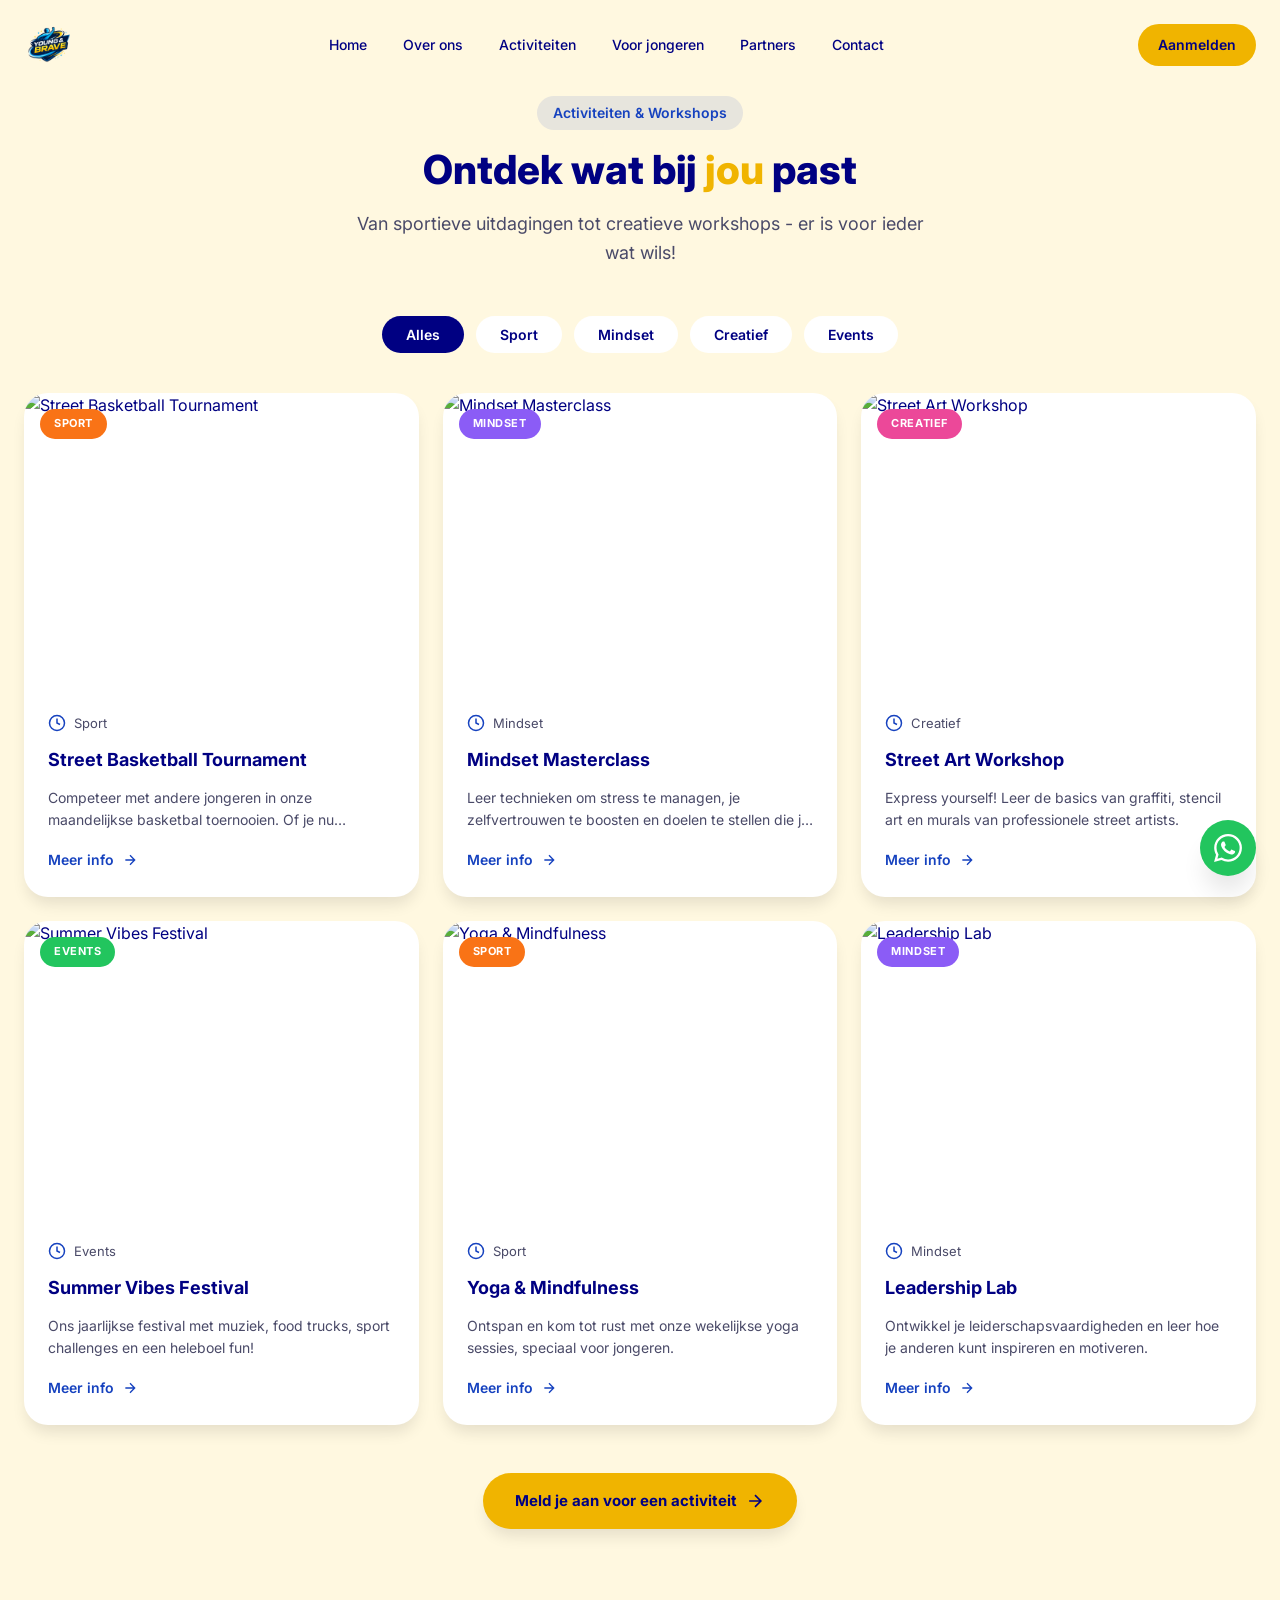
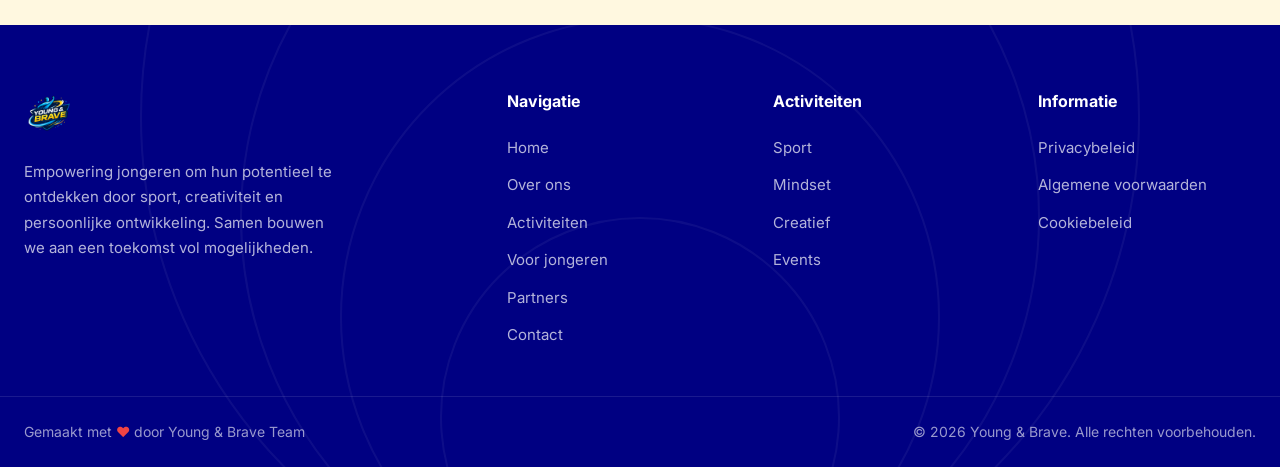
==== commit db9bfbd0: "Add files via upload" ====
--- a/activiteiten.html
+++ b/activiteiten.html
@@ -17,9 +17,7 @@
     <div id="loader" class="loader">
       <div class="loader-content">
         <div class="loader-logo">
-          <div class="loader-circle">
-            <span>YB</span>
-          </div>
+          <img src="logo.png" alt="logo" class="logo-img">
         </div>
         <div class="loader-text">
           <span class="loader-word">Young</span>
@@ -36,8 +34,7 @@
     <nav id="navbar" class="navbar">
       <div class="nav-container">
         <a href="index.html" class="nav-logo">
-          <div class="logo-circle">YB</div>
-          <span class="logo-text">Young & Brave</span>
+          <img src="logo.png" alt="logo" class="logo-img">
         </a>
         
         <div class="nav-links" id="navLinks">
@@ -130,9 +127,8 @@
     <div class="footer-grid">
       <div class="footer-brand">
         <div class="footer-logo">
-          <div class="footer-logo-circle">YB</div>
-          <span class="footer-logo-text">Young & Brave</span>
-        </div>
+          <img src="logo.png" alt="logo" class="logo-img">
+      </div>
         <p class="footer-text">Empowering jongeren om hun potentieel te ontdekken door sport, creativiteit en
           persoonlijke ontwikkeling. Samen bouwen we aan een toekomst vol mogelijkheden.</p>
       </div>
--- a/style.css
+++ b/style.css
@@ -97,6 +97,7 @@
   justify-content: center;
   z-index: 9999;
   transition: opacity 0.5s ease, visibility 0.5s ease;
+  height: 100vh;
 }
 
 .loader.hidden {
@@ -109,8 +110,18 @@
   text-align: center;
 }
 
+.loader-logo img {
+  width: 80px;
+  height: auto;
+}
+
 .loader-logo {
-  margin-bottom: 1.5rem;
+  display: flex;
+  justify-content: center;
+}
+
+.loader-content {
+  text-align: center;
 }
 
 .loader-circle {
@@ -1812,6 +1823,19 @@
     .backstory-text {
       padding: 1.5rem;
     }
+
+      .partners-story-content {
+        padding: 1.5rem;
+      }
+    
+      .partners-story-grid {
+        grid-template-columns: 1fr;
+      }
+    
+      .partners-story-block {
+        padding: 1.25rem;
+      }
+    
   }
   
   /* Zorg dat de sectie niet achter de navbar verdwijnt */
@@ -2495,6 +2519,11 @@
   visibility: visible;
 }
 
+.logo-img {
+  width: 50px;
+  height: auto;
+}
+
 /* ========================================
    RESPONSIVE
    ======================================== */
